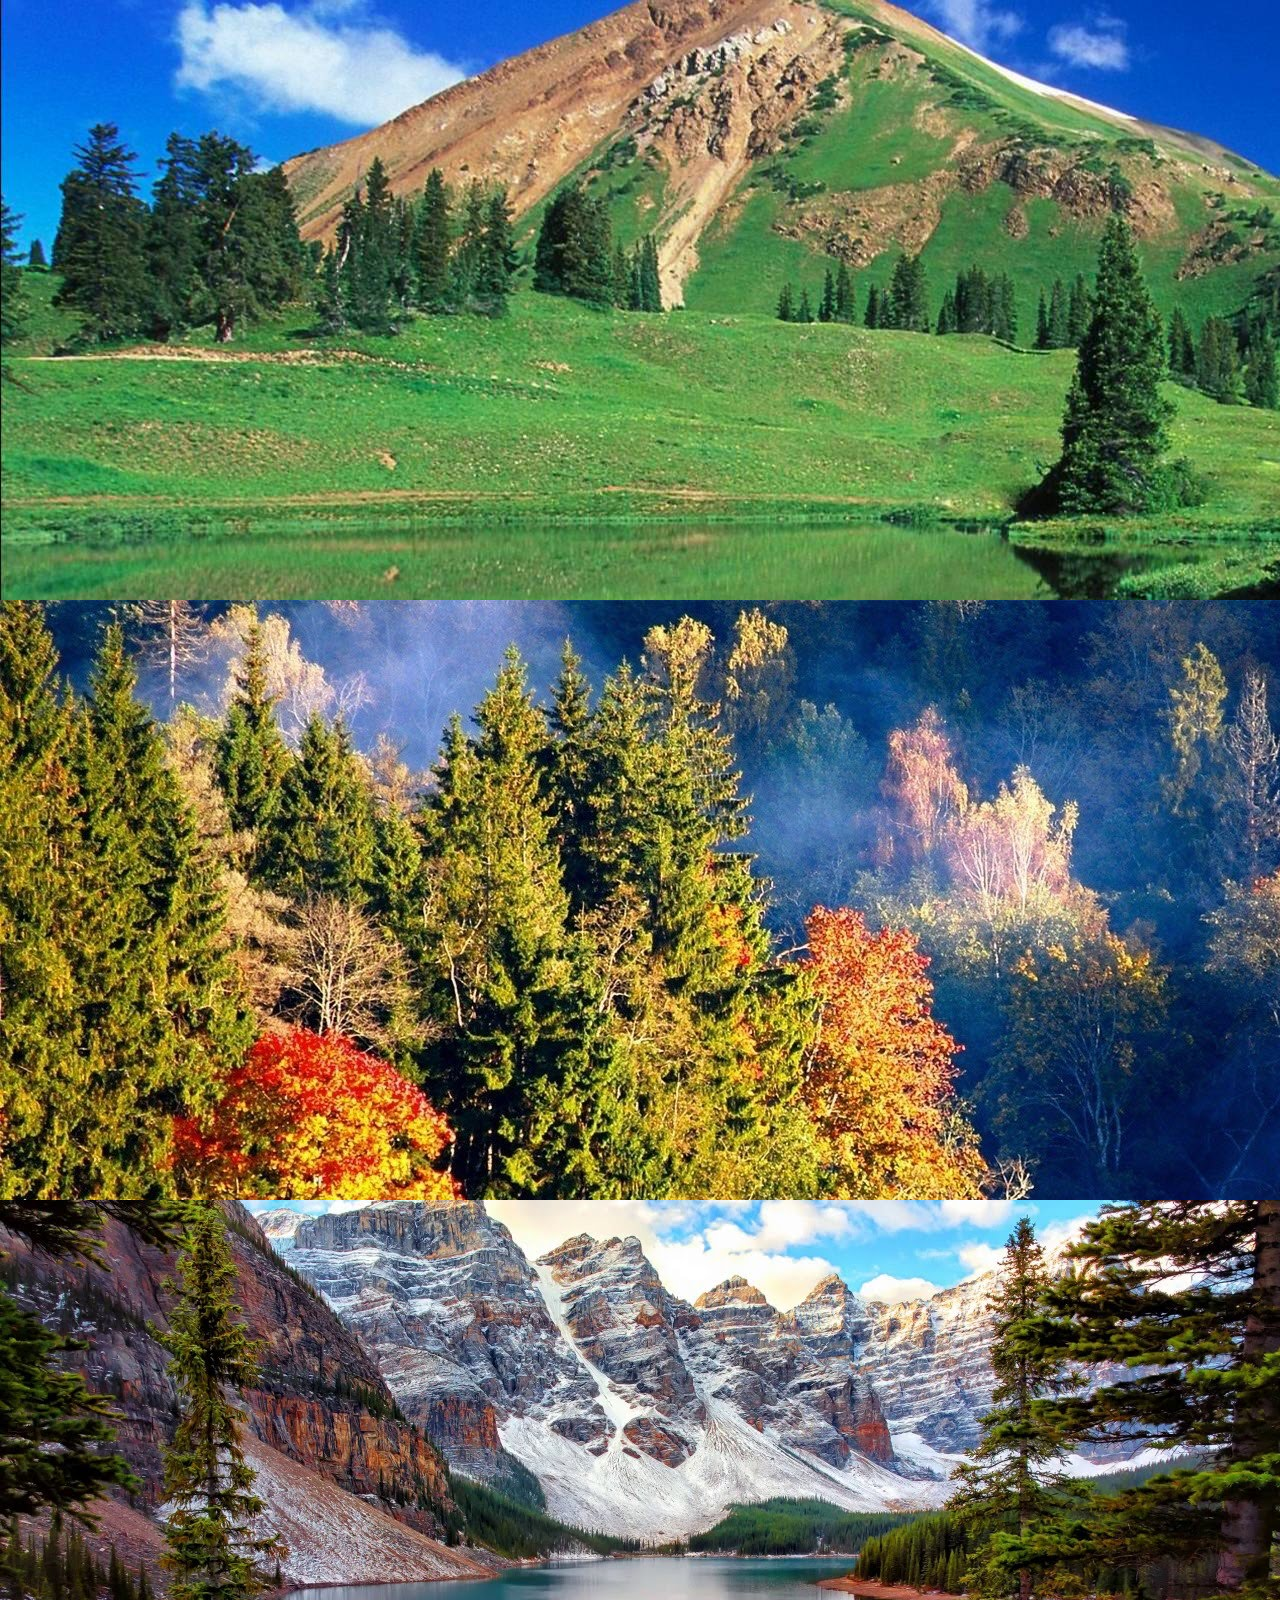
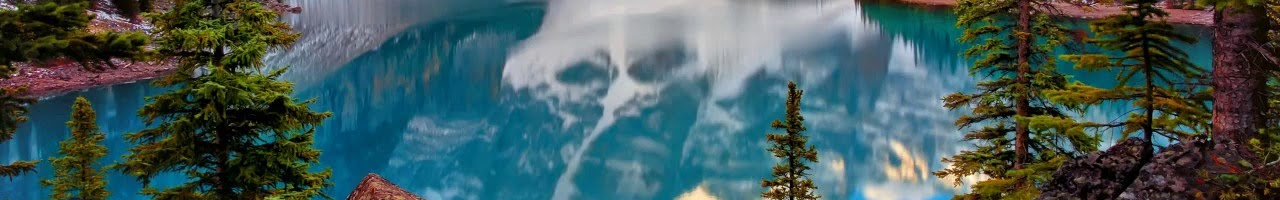
==== slider.html @ a1afe289 "Organização da Estrutura inicio do slide" ====
<!DOCTYPE html>
<html>
<head>
	<meta charset="utf-8">
	<meta http-equiv="X-UA-Compatible" content="IE=edge">
	<title>Slider</title>
	<link rel="stylesheet" href="css/style.css">
	<script type="text/javascript" src="js/slider.js"></script>

</head>
<body>
	<section>
		<div id="slider">
			<div class="item" style="background: url('img/imagem1.jpg');"></div>
			<div class="item" style="background: url('img/imagem2.jpg');"></div>
			<div class="item" style="background: url('img/imagem3.jpg');"></div>
		</div>		
	</section>
</body>
</html>
---- css/style.css ----
/*Diego Slider Inicio*/

	body{margin:0 ; padding: 0;}
	#slider{}
	#slider .item{width: 100%; height: 600px; background: red;}
/*Diego Slider Fim*/
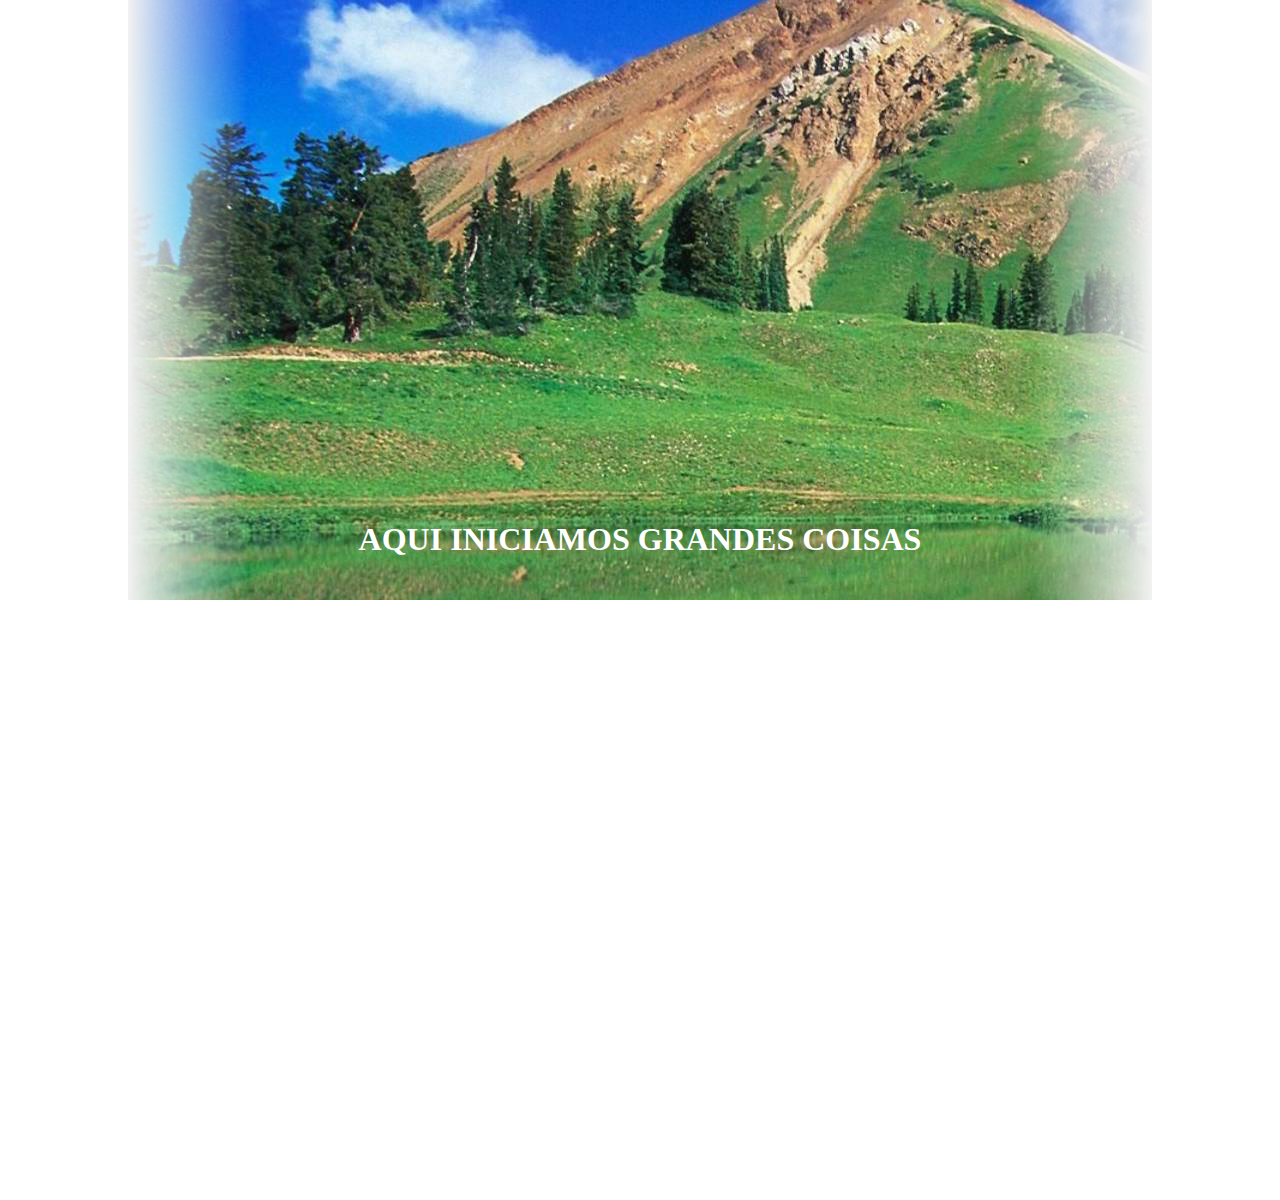
==== commit ea2c6eda: "Finalização Slider" ====
--- a/slider.html
+++ b/slider.html
@@ -10,11 +10,58 @@
 </head>
 <body>
 	<section>
+	<div class="container">
 		<div id="slider">
-			<div class="item" style="background: url('img/imagem1.jpg');"></div>
+			<div class="item" style="background: url('img/imagem1.jpg');">
+				<div style="padding-top: 500px; width: 100%; text-align: center; color: #fff; "> 
+					<h1>AQUI INICIAMOS GRANDES COISAS</h1>
+				</div>
+			</div>
 			<div class="item" style="background: url('img/imagem2.jpg');"></div>
 			<div class="item" style="background: url('img/imagem3.jpg');"></div>
-		</div>		
+			<button class="button display-left" onclick="plusDivs(-1)">&#10094;</button>
+			<button class="button display-right" onclick="plusDivs(+1)">&#10095;</button>
+		</div>	
+	</div>
 	</section>
+
+	<script>
+	var slideIndex = 1;
+		showDivs(slideIndex);
+
+	function plusDivs(n) {
+		showDivs(slideIndex += n);
+	}
+
+	function showDivs(n) {
+		var i;
+		var x = document.getElementsByClassName("item");
+		if (n > x.length) {slideIndex = 1}    
+		if (n < 1) {slideIndex = x.length}
+		for (i = 0; i < x.length; i++) {
+			x[i].style.display = "none";  
+		}
+		x[slideIndex-1].style.display = "block";  
+	}
+
+	var slideIndex = 0;
+	carousel();
+
+	function carousel() {
+	    var i;
+	    var x = document.getElementsByClassName("item");
+	    for (i = 0; i < x.length; i++) {
+	      x[i].style.display = "none"; 
+	    }
+	    slideIndex++;
+	    if (slideIndex > x.length) {slideIndex = 1} 
+	    x[slideIndex-1].style.display = "block"; 
+	    setTimeout(carousel, 4500); // Change image every 2 seconds
+	}
+	
+	</script>
 </body>
-</html>+</html>
+
+
+
--- a/css/style.css
+++ b/css/style.css
@@ -1,6 +1,33 @@
 /*Diego Slider Inicio*/
 
 	body{margin:0 ; padding: 0;}
+	.container{width: 80%; margin: 0 auto;}
 	#slider{}
-	#slider .item{width: 100%; height: 600px; background: red;}
+	#slider .item{width: 100%; height: 600px; background: red; 
+	animation: fadein 1s;
+    -moz-animation: fadein 1s; /* Firefox */
+    -webkit-animation: fadein 1s; /* Safari and Chrome */
+    -o-animation: fadein 1s; /* Opera */
+	}
+	@keyframes fadein {
+	    from { opacity:0;}
+	    to { opacity:1;}
+	}
+	@-moz-keyframes fadein { /* Firefox */
+	    from{opacity:0;}
+	    to { opacity:1; }
+	}
+	@-webkit-keyframes fadein { /* Safari and Chrome */
+	    from{opacity:0;}
+	    to { opacity:1; }
+	}
+	@-o-keyframes fadein { /* Opera */
+	    from{opacity:0;}
+	    to { opacity: 1; }
+	}
+	#slider .button {height: 600px; border: 0px; width: 120px; font-size: 60px; color: transparent; outline: none;}
+	#slider .button:hover { color: #333;}
+	#slider .display-left { float: left; position: relative; top: -600px; background: linear-gradient(to right, #f2f2f2 , transparent);}
+	#slider .display-right { float: right; position: relative; top: -600px; background: linear-gradient(to right, transparent , #f2f2f2 );}
+	
 /*Diego Slider Fim*/